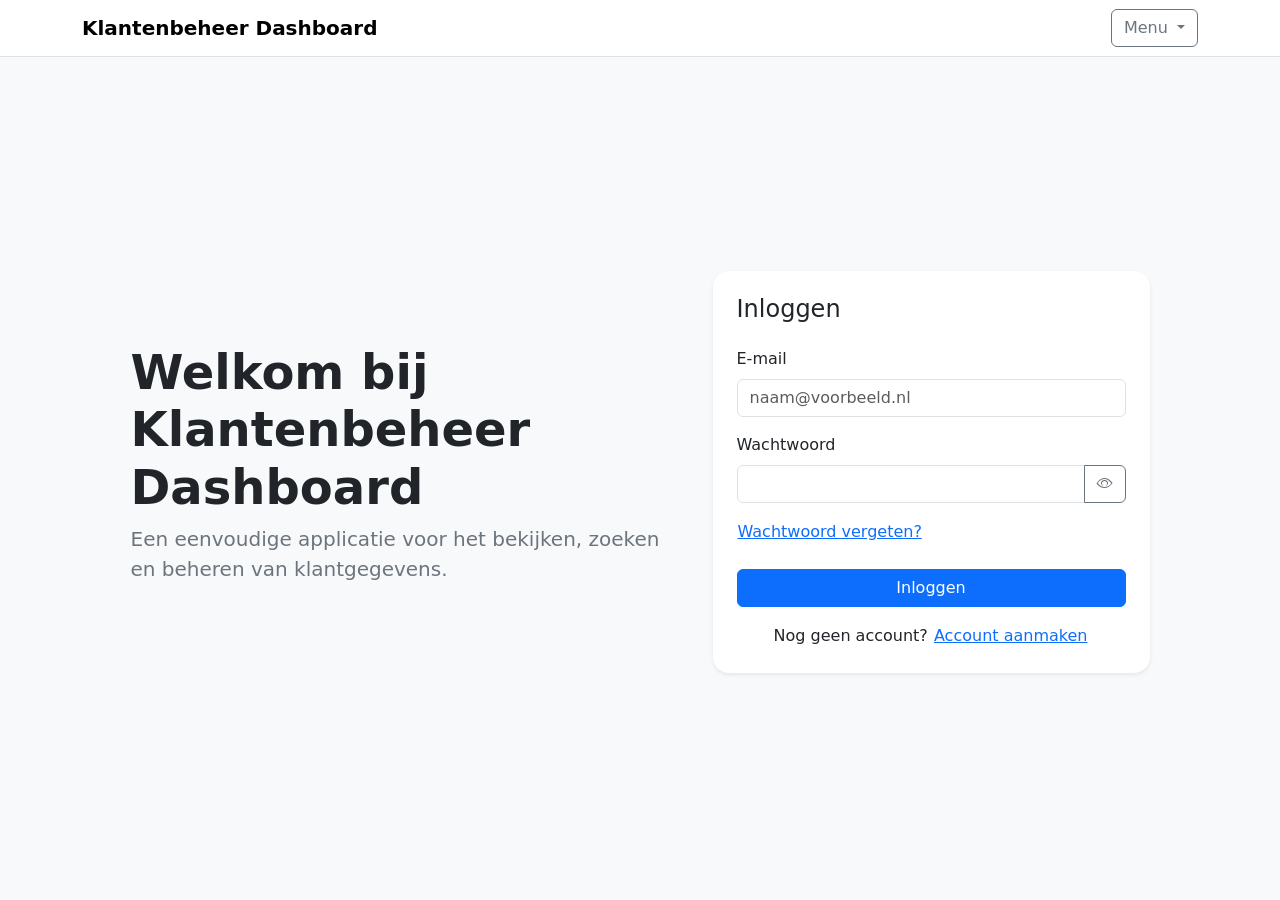
==== index.html @ f0f23b39 "ADD: loginpagina bouwen" ====
<!doctype html>
<html lang="nl">
<head>
    <meta charset="utf-8">
    <meta name="viewport" content="width=device-width, initial-scale=1">

    <title>Klantenbeheer Dashboard</title>

    <!-- Bootstrap CSS -->
    <link
        href="https://cdn.jsdelivr.net/npm/bootstrap@5.3.8/dist/css/bootstrap.min.css"
        rel="stylesheet"
        integrity="sha384-sRIl4kxILFvY47J16cr9ZwB07vP4J8+LH7qKQnuqkuIAvNWLzeN8tE5YBujZqJLB"
        crossorigin="anonymous"
    >

    <!-- Bootstrap Icons -->
    <link
        rel="stylesheet"
        href="https://cdn.jsdelivr.net/npm/bootstrap-icons@1.13.1/font/bootstrap-icons.min.css"
    >

    <link rel="icon" type="image/png" href="images/favicon.png">

    <!-- Eigen CSS -->
    <link rel="stylesheet" href="css/style.css">
</head>

<body class="bg-light">

    <nav class="navbar navbar-expand-lg bg-white border-bottom">
        <div class="container">
            <a class="navbar-brand fw-bold" href="#">
                Klantenbeheer Dashboard
            </a>

            <div class="dropdown">
                <button
                    class="btn btn-outline-secondary dropdown-toggle"
                    type="button"
                    data-bs-toggle="dropdown"
                    aria-expanded="false">
                    Menu
                </button>

                <ul class="dropdown-menu dropdown-menu-end">
                    <li>
                        <span class="dropdown-item-text">
                            Contact
                        </span>
                    </li>
                </ul>
            </div>
        </div>
    </nav>

    <main class="container py-5">
        <div class="row align-items-center justify-content-center g-5">

            <div class="col-lg-6">
                <h1 class="display-5 fw-bold">
                    Welkom bij Klantenbeheer Dashboard
                </h1>

                <p class="lead text-secondary">
                    Een eenvoudige applicatie voor het bekijken,
                    zoeken en beheren van klantgegevens.
                </p>
            </div>

            <div class="col-lg-5">
                <div class="card shadow-sm border-0">
                    <div class="card-body p-4">

                        <h2 class="h4 mb-4">
                            Inloggen
                        </h2>

                        <div class="mb-3">
                            <label
                                for="email"
                                class="form-label">
                                E-mail
                            </label>

                            <input
                                type="email"
                                class="form-control"
                                id="email"
                                placeholder="naam@voorbeeld.nl">
                        </div>

                        <div class="mb-3">
                            <label
                                for="password"
                                class="form-label">
                                Wachtwoord
                            </label>

                            <div class="input-group">
                                <input
                                    type="password"
                                    class="form-control"
                                    id="password">

                                <button
                                    class="btn btn-outline-secondary"
                                    type="button"
                                    id="togglePassword"
                                    aria-label="Wachtwoord tonen">
                                    <i class="bi bi-eye"></i>
                                </button>
                            </div>
                        </div>

                        <div class="mb-4">
                            <button
                                type="button"
                                class="btn btn-link p-0">
                                Wachtwoord vergeten?
                            </button>
                        </div>

                        <a
                            href="dashboard.html"
                            class="btn btn-primary w-100 mb-3">
                            Inloggen
                        </a>

                        <div class="text-center">
                            <span>Nog geen account?</span>

                            <button
                                type="button"
                                class="btn btn-link p-0">
                                Account aanmaken
                            </button>
                        </div>

                    </div>
                </div>
            </div>

        </div>
    </main>

    <script
        src="https://cdn.jsdelivr.net/npm/bootstrap@5.3.8/dist/js/bootstrap.bundle.min.js">
    </script>

    <script src="js/main.js"></script>

</body>
</html>
---- css/style.css ----
body {
    min-height: 100vh;
}

main {
    min-height: calc(100vh - 70px);
    display: flex;
    align-items: center;
}

.card {
    border-radius: 1rem;
}

@media (max-width: 991.98px) {
    main {
        align-items: flex-start;
    }
}
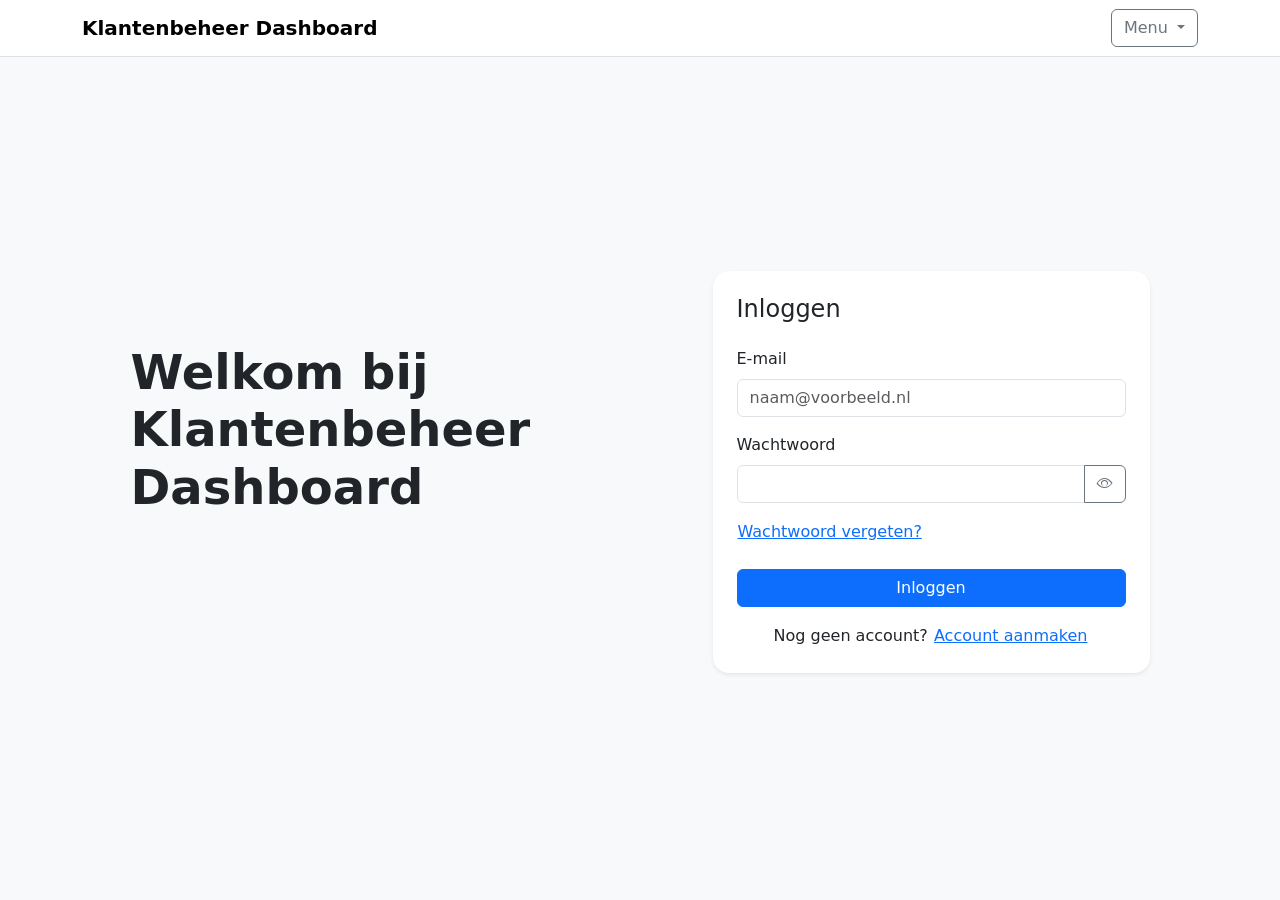
==== commit da99abf3: "UPD: Pas verbeteringen toe op het gebied van SEO en toegankelijkheid." ====
--- a/index.html
+++ b/index.html
@@ -4,7 +4,11 @@
     <meta charset="utf-8">
     <meta name="viewport" content="width=device-width, initial-scale=1">
 
-    <title>Klantenbeheer Dashboard</title>
+    <title>Klantenbeheer Dashboard | Klantgegevens beheren</title>
+
+    <meta
+    name="description"
+    content="Klantenbeheer Dashboard is een gebruiksvriendelijke frontend voor het bekijken, zoeken en beheren van klantgegevens.">
 
     <!-- Bootstrap CSS -->
     <link
@@ -26,7 +30,7 @@
     <link rel="stylesheet" href="css/style.css">
 </head>
 
-<body class="bg-light">
+<body class="bg-light login-page">
 
     <nav class="navbar navbar-expand-lg bg-white border-bottom">
         <div class="container">
@@ -62,7 +66,7 @@
                     Welkom bij Klantenbeheer Dashboard
                 </h1>
 
-                <p class="lead text-secondary">
+                <p class="lead text-light">
                     Een eenvoudige applicatie voor het bekijken,
                     zoeken en beheren van klantgegevens.
                 </p>
--- a/css/style.css
+++ b/css/style.css
@@ -2,7 +2,7 @@
     min-height: 100vh;
 }
 
-main {
+.login-page main {
     min-height: calc(100vh - 70px);
     display: flex;
     align-items: center;
@@ -13,7 +13,7 @@
 }
 
 @media (max-width: 991.98px) {
-    main {
+    .login-page main {
         align-items: flex-start;
     }
 }
